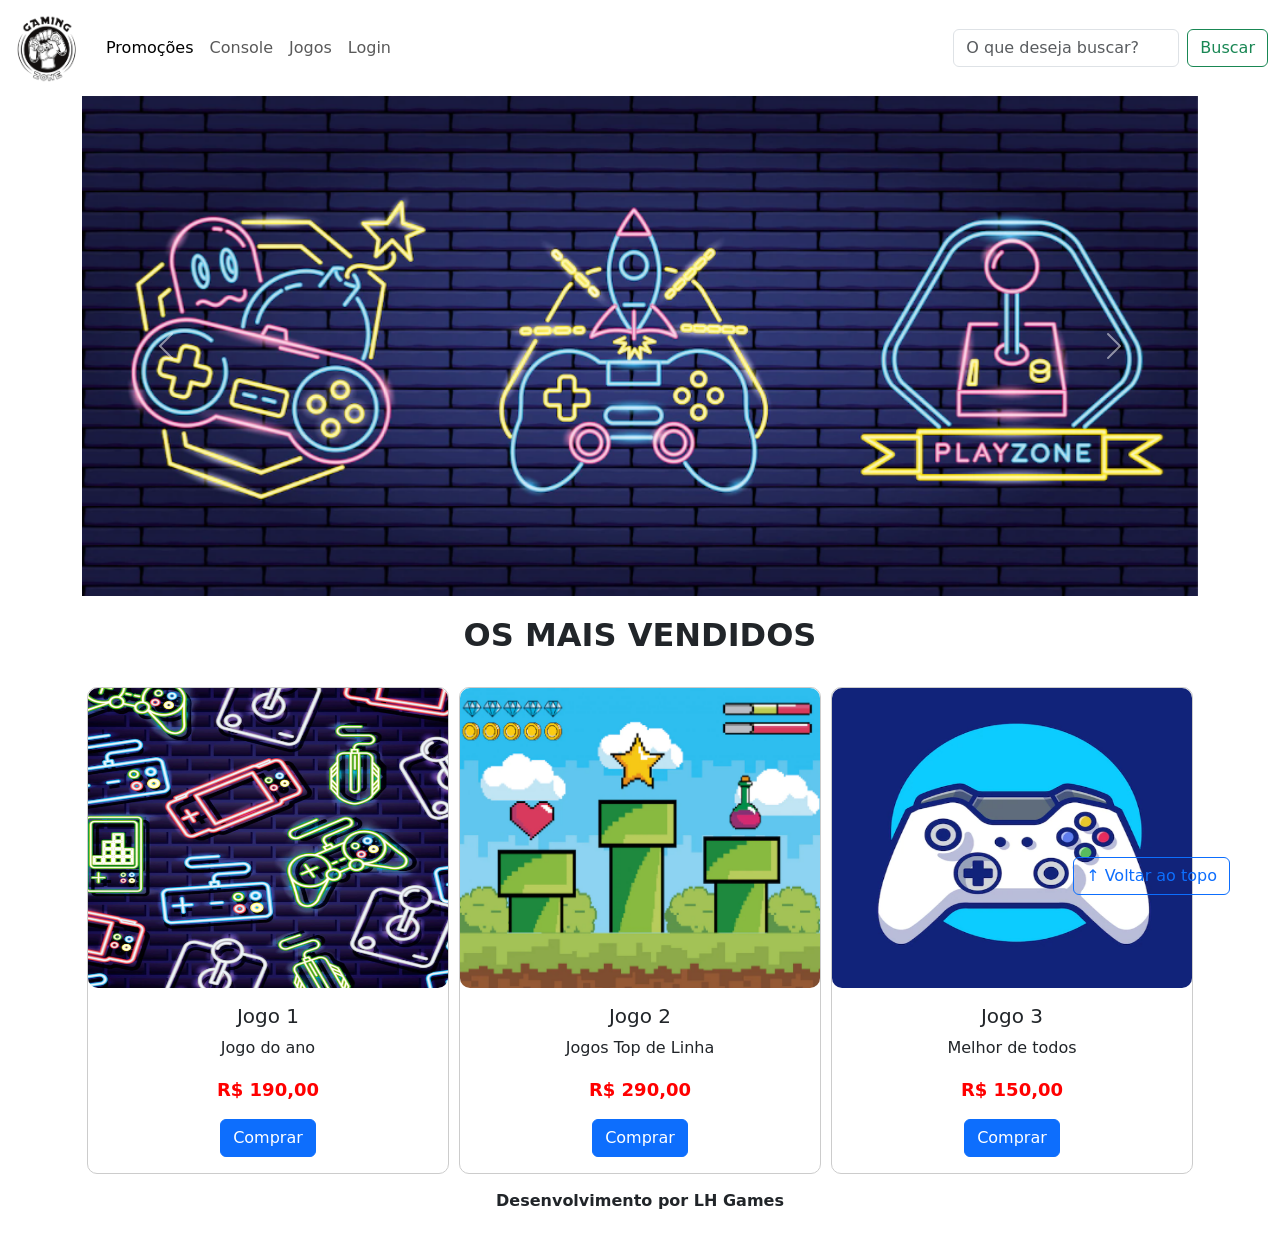
==== index.html @ 62d9557b "Upload-Site" ====
<!DOCTYPE html>
<html lang="pt-br">

<head>
  <meta charset="UTF-8">
  <meta http-equiv="X-UA-Compatible" content="IE=edge">
  <meta name="viewport" content="width=device-width, initial-scale=1.0">
  <title>LH Games</title>

  <link href="https://cdn.jsdelivr.net/npm/bootstrap@5.2.2/dist/css/bootstrap.min.css" rel="stylesheet"
    integrity="sha384-Zenh87qX5JnK2Jl0vWa8Ck2rdkQ2Bzep5IDxbcnCeuOxjzrPF/et3URy9Bv1WTRi" crossorigin="anonymous">

  <link rel="stylesheet" href="css/estilo.css">

</head>

<body>
  <header>
    <nav class="navbar navbar-expand-lg">
      <div class="container-fluid">
        <a class="navbar-brand" href="index.html"><img src="img/logo.png" alt="Logo LH Games"></a>
        <button class="navbar-toggler" type="button" data-bs-toggle="collapse"
          data-bs-target="#navbarSupportedContent" aria-controls="navbarSupportedContent" aria-expanded="false"
          aria-label="Toggle navigation">
          <span class="navbar-toggler-icon"></span>
        </button>
        <div class="collapse navbar-collapse" id="navbarSupportedContent">
          <ul class="navbar-nav me-auto mb-2 mb-lg-0">
            <li class="nav-item">
              <a class="nav-link active" aria-current="page" href="#">Promoções</a>
            </li>
            <li class="nav-item">
              <a class="nav-link" href="#">Console</a>
            </li>
            <li class="nav-item">
              <a class="nav-link" href="#">Jogos</a>
            </li>
            <li class="nav-item">
              <a class="nav-link" href="login.html">Login</a>
            </li>
          </ul>
          <form class="d-flex" role="search">
            <input class="form-control me-2" type="search" placeholder="O que deseja buscar?" aria-label="Search">
            <button class="btn btn-outline-success" type="submit">Buscar</button>
          </form>
        </div>
      </div>
    </nav>
  </header>

  <main>

    <section id="section-banners" class="container">
      <div id="carouselExampleControls" class="carousel slide" data-bs-ride="carousel">
        <div class="carousel-inner">
          <div class="carousel-item active">
            <img src="img/banner1.PNG" class="d-block w-100" alt="Venha comprar na nossa Loja">
          </div>
          <div class="carousel-item">
            <img src="img/banner2.PNG" class="d-block w-100" alt="Promoção de produtos">
          </div>
          <div class="carousel-item">
            <img src="img/banner3.PNG" class="d-block w-100" alt="Várias novidades de produtos">
          </div>
        </div>
        <button class="carousel-control-prev" type="button" data-bs-target="#carouselExampleControls"
          data-bs-slide="prev">
          <span class="carousel-control-prev-icon" aria-hidden="true"></span>
          <span class="visually-hidden">Previous</span>
        </button>
        <button class="carousel-control-next" type="button" data-bs-target="#carouselExampleControls"
          data-bs-slide="next">
          <span class="carousel-control-next-icon" aria-hidden="true"></span>
          <span class="visually-hidden">Next</span>
        </button>
      </div>
    </section>

    <section id="section-vendidos" class="container">
      <h2>OS MAIS VENDIDOS</h2>

      <div class="card-group">
        <div class="card">
          <img src="img/jogo1.PNG" class="card-img-top" alt="Capa do jogo 1">
          <div class="card-body">
            <h5 class="card-title">Jogo 1</h5>
            <p class="card-text">Jogo do ano</p>
            <p class="preco">R$ 190,00</p>
            <a class="btn btn-primary" href="#" role="button">Comprar</a>
          </div>
        </div>
        <div class="card">
          <img src="img/jogo2.PNG" class="card-img-top" alt="Capa do jogo 2">
          <div class="card-body">
            <h5 class="card-title">Jogo 2</h5>
            <p class="card-text">Jogos Top de Linha</p>
            <p class="preco">R$ 290,00</p>
            <a class="btn btn-primary" href="#" role="button">Comprar</a>
          </div>
        </div>
        <div class="card">
          <img src="img/jogo3.PNG" class="card-img-top" alt="Capa do jogo 3">
          <div class="card-body">
            <h5 class="card-title">Jogo 3</h5>
            <p class="card-text">Melhor de todos</p>
            <p class="preco">R$ 150,00</p>
            <a class="btn btn-primary" href="#" role="button">Comprar</a>
          </div>
        </div>
      </div>
    </section>

  </main>

  <footer>
    <p>Desenvolvimento por LH Games</p>
  </footer>

  <button id="voltar-topo" type="button" class="btn btn-outline-primary" onclick="topo()">&uarr; Voltar ao topo</button>

  <script src="js/script.js"></script>
  <script src="https://cdn.jsdelivr.net/npm/bootstrap@5.2.2/dist/js/bootstrap.bundle.min.js"
    integrity="sha384-OERcA2EqjJCMA+/3y+gxIOqMEjwtxJY7qPCqsdltbNJuaOe923+mo//f6V8Qbsw3"
    crossorigin="anonymous"></script>

</body>

</html>
---- css/estilo.css ----
/*cabeçalho*/
header img {
  height: 70px;
  width: 70px;
}

/*Conteudo principal*/


/*banner*/
#section-banners img {
  height: 500px;
  object-fit: cover;
}

/*Produtos vendidos*/
#section-vendidos {
  text-align: center;
}

#section-vendidos h2 {
  font-weight: bold;
  padding: 20px;
}

#section-vendidos img {
  height: 300px;
  border-radius: 10px;
}

#section-vendidos .card {
  margin: 5px;
  border: 1px solid #ccc;
  border-radius: 10px;
}

#section-vendidos .preco {
  color: red;
  font-size: 18px;
  font-weight: bold;
}

/*Rodapé*/
footer {
  position: relative;
  bottom: 0;
}

footer p {
  text-align: center;
  font-weight: bold;
  padding: 10px;
}

/*Botão Voltar topo*/
#voltar-topo {
  position: fixed;
  bottom: 5px;
  right: 50px;
}

/* página de login  */
#section-login {
  margin-top: 100px;
}

#section-login h1 {
  text-align: center;
}

#section-login input {
  width: 100%;
}

#section-cadastro {
  padding: 5px;
  text-align: center;
  background-color: #fff;
}

/* Formulário de cadastro*/
#form-cadastrar {
  padding: 50px;
  display: none;
}

#form-cadastrar input {
  width: 100%;
}
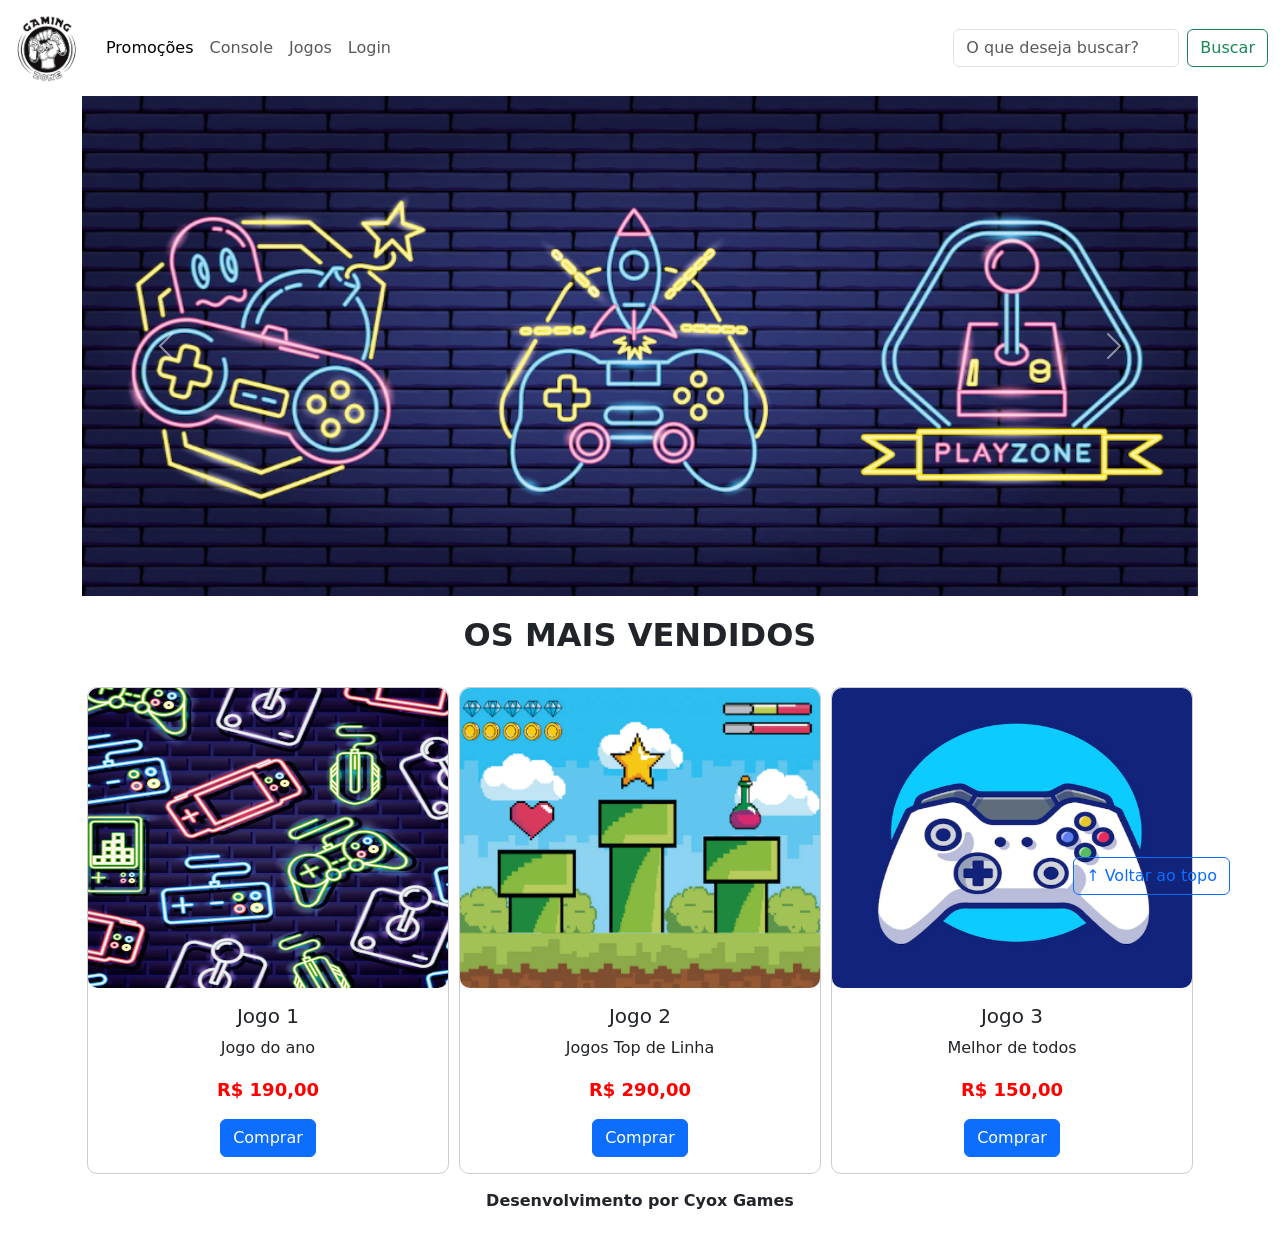
==== commit 4a1a528b: "Update index.html" ====
--- a/index.html
+++ b/index.html
@@ -113,7 +113,7 @@
   </main>
 
   <footer>
-    <p>Desenvolvimento por LH Games</p>
+    <p>Desenvolvimento por Cyox Games</p>
   </footer>
 
   <button id="voltar-topo" type="button" class="btn btn-outline-primary" onclick="topo()">&uarr; Voltar ao topo</button>
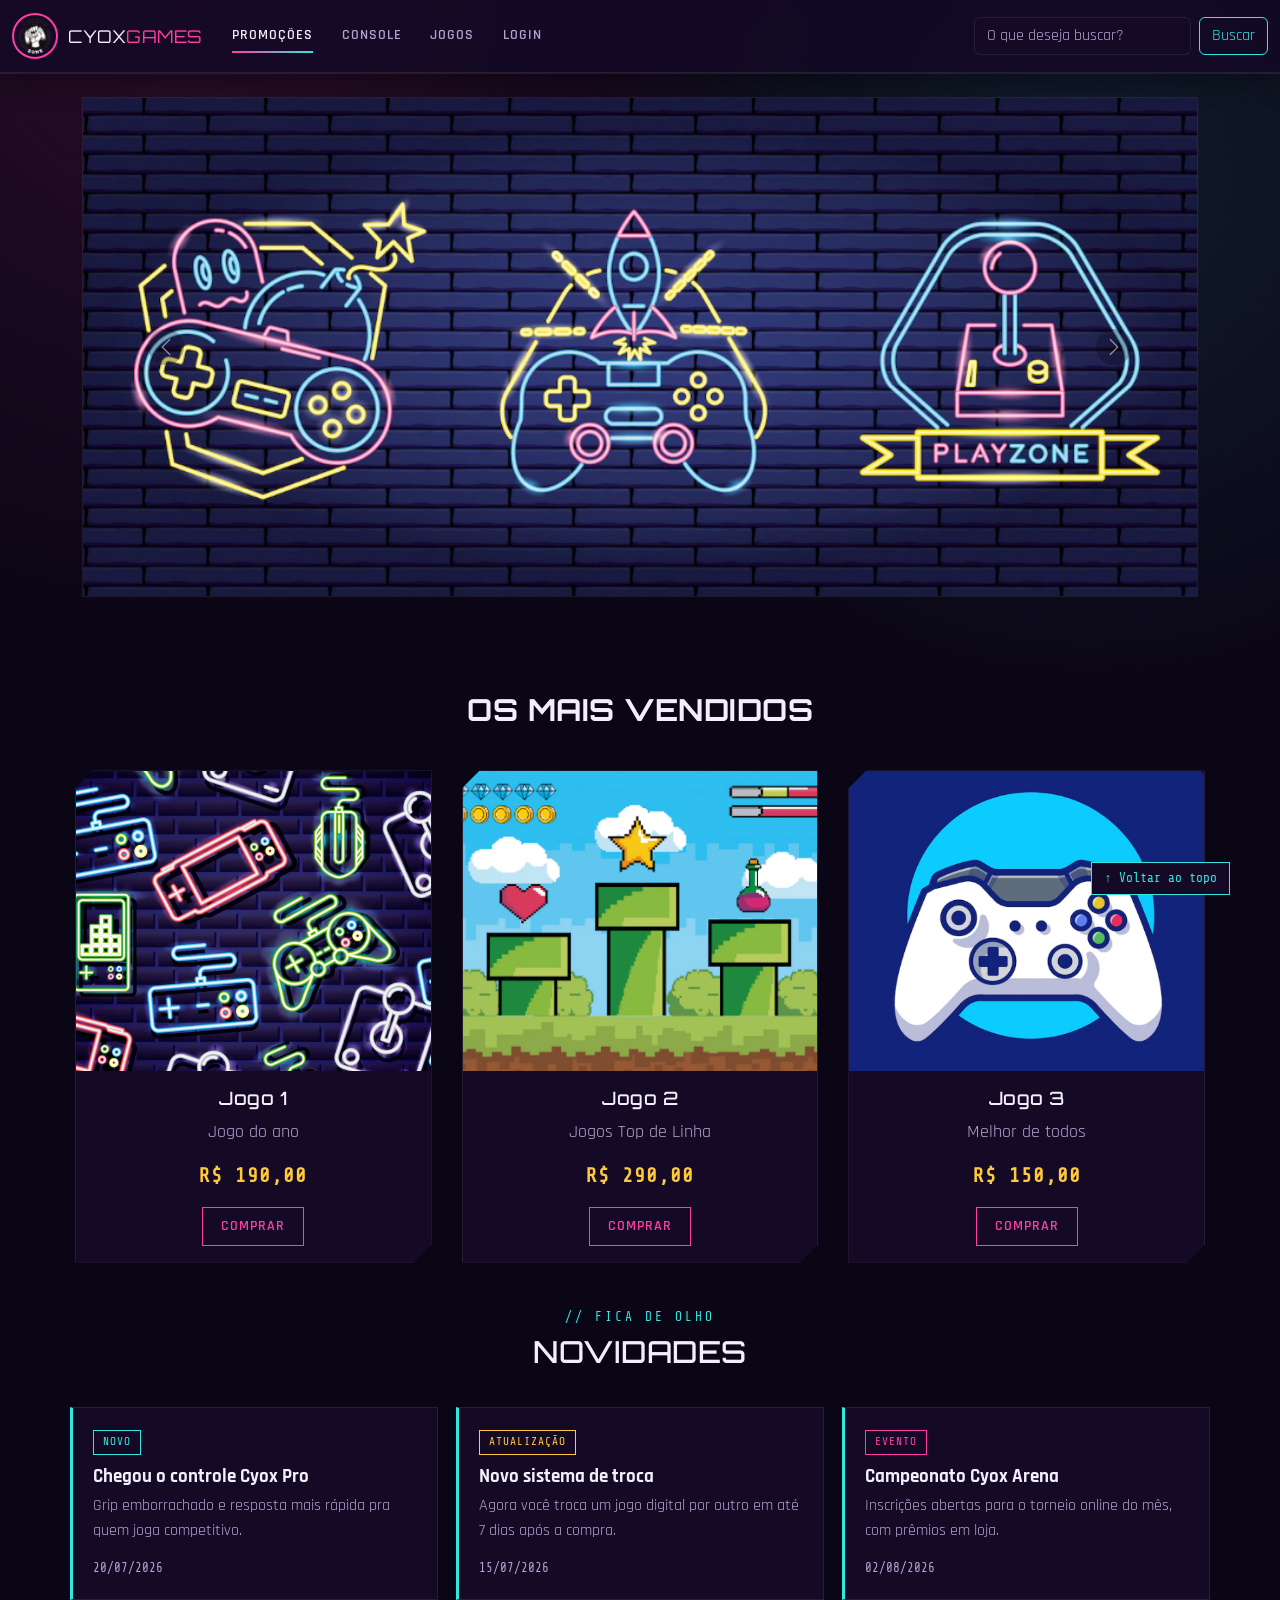
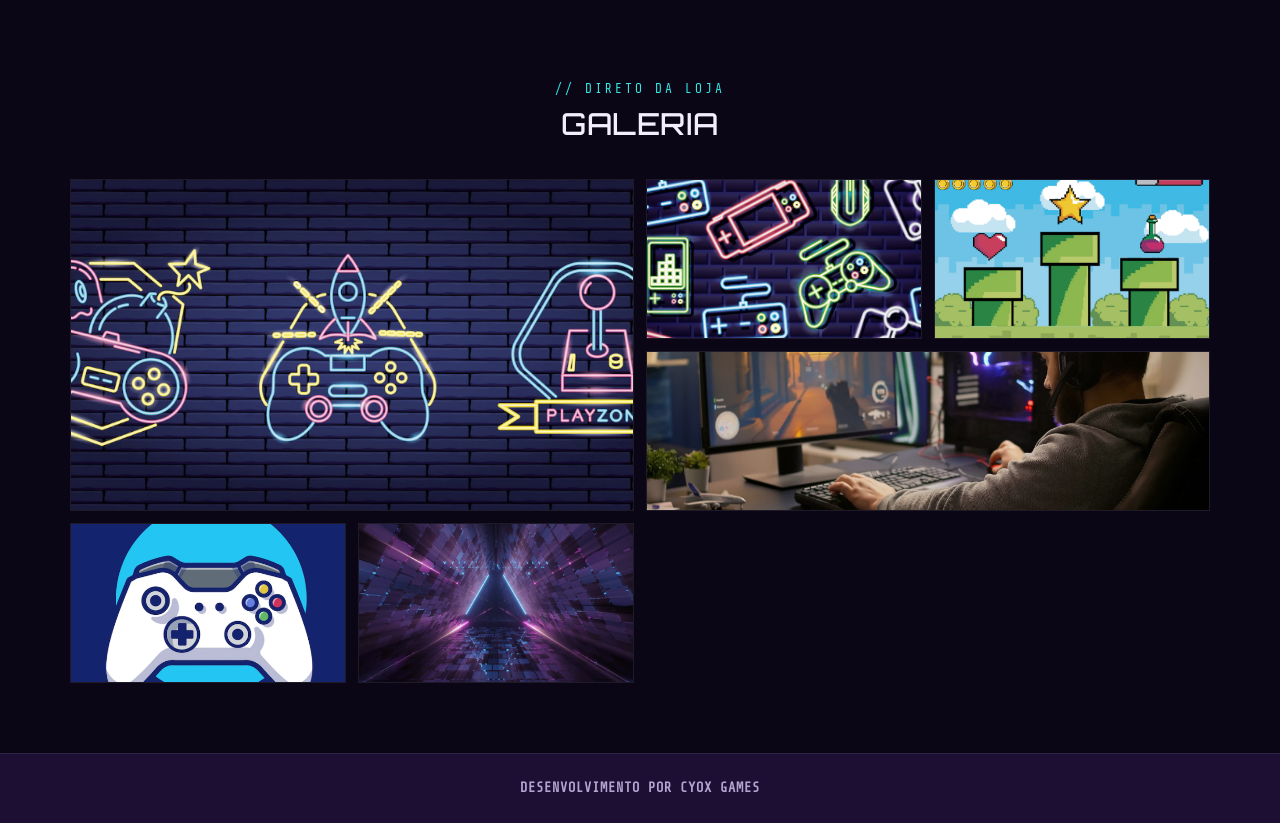
==== commit e13a60e9: "Upgrade no site" ====
--- a/index.html
+++ b/index.html
@@ -5,10 +5,14 @@
   <meta charset="UTF-8">
   <meta http-equiv="X-UA-Compatible" content="IE=edge">
   <meta name="viewport" content="width=device-width, initial-scale=1.0">
-  <title>LH Games</title>
+  <title>Cyox Games</title>
 
   <link href="https://cdn.jsdelivr.net/npm/bootstrap@5.2.2/dist/css/bootstrap.min.css" rel="stylesheet"
     integrity="sha384-Zenh87qX5JnK2Jl0vWa8Ck2rdkQ2Bzep5IDxbcnCeuOxjzrPF/et3URy9Bv1WTRi" crossorigin="anonymous">
+
+  <link rel="preconnect" href="https://fonts.googleapis.com">
+  <link rel="preconnect" href="https://fonts.gstatic.com" crossorigin>
+  <link href="https://fonts.googleapis.com/css2?family=Orbitron:wght@600;800&family=Rajdhani:wght@400;600;700&family=Share+Tech+Mono&display=swap" rel="stylesheet">
 
   <link rel="stylesheet" href="css/estilo.css">
 
@@ -18,7 +22,10 @@
   <header>
     <nav class="navbar navbar-expand-lg">
       <div class="container-fluid">
-        <a class="navbar-brand" href="index.html"><img src="img/logo.png" alt="Logo LH Games"></a>
+        <a class="navbar-brand" href="index.html">
+          <img src="img/logo.png" alt="Logo Cyox Games">
+          <span>CYOX<em>GAMES</em></span>
+        </a>
         <button class="navbar-toggler" type="button" data-bs-toggle="collapse"
           data-bs-target="#navbarSupportedContent" aria-controls="navbarSupportedContent" aria-expanded="false"
           aria-label="Toggle navigation">
@@ -110,6 +117,64 @@
       </div>
     </section>
 
+    <section id="section-novidades" class="container">
+      <p class="eyebrow text-center d-block">// Fica de olho</p>
+      <h2>NOVIDADES</h2>
+
+      <div class="novidades-lista">
+        <div class="novidade-card novidade-card--novo">
+          <span class="novidade-tag">Novo</span>
+          <h3>Chegou o controle Cyox Pro</h3>
+          <p>Grip emborrachado e resposta mais rápida pra quem joga competitivo.</p>
+          <time datetime="2026-07-20">20/07/2026</time>
+        </div>
+        <div class="novidade-card novidade-card--atualizacao">
+          <span class="novidade-tag">Atualização</span>
+          <h3>Novo sistema de troca</h3>
+          <p>Agora você troca um jogo digital por outro em até 7 dias após a compra.</p>
+          <time datetime="2026-07-15">15/07/2026</time>
+        </div>
+        <div class="novidade-card novidade-card--evento">
+          <span class="novidade-tag">Evento</span>
+          <h3>Campeonato Cyox Arena</h3>
+          <p>Inscrições abertas para o torneio online do mês, com prêmios em loja.</p>
+          <time datetime="2026-08-02">02/08/2026</time>
+        </div>
+      </div>
+    </section>
+
+    <section id="section-galeria" class="container">
+      <p class="eyebrow text-center d-block">// Direto da loja</p>
+      <h2>GALERIA</h2>
+
+      <div class="galeria-grid">
+        <figure>
+          <img src="img/banner1.PNG" alt="Ambiente com tema arcade da Cyox Games">
+          <figcaption>Espaço temático da loja</figcaption>
+        </figure>
+        <figure>
+          <img src="img/jogo1.PNG" alt="Capa do jogo 1">
+          <figcaption>Jogo 1</figcaption>
+        </figure>
+        <figure>
+          <img src="img/jogo2.PNG" alt="Capa do jogo 2">
+          <figcaption>Jogo 2</figcaption>
+        </figure>
+        <figure>
+          <img src="img/banner2.PNG" alt="Promoção de produtos Cyox Games">
+          <figcaption>Promoções da semana</figcaption>
+        </figure>
+        <figure>
+          <img src="img/jogo3.PNG" alt="Capa do jogo 3">
+          <figcaption>Jogo 3</figcaption>
+        </figure>
+        <figure>
+          <img src="img/banner3.PNG" alt="Novidades de produtos Cyox Games">
+          <figcaption>Novidades em destaque</figcaption>
+        </figure>
+      </div>
+    </section>
+
   </main>
 
   <footer>
--- a/css/estilo.css
+++ b/css/estilo.css
@@ -1,55 +1,418 @@
+/* ===================================================================
+   Cyox Games - estilo.css
+   Paleta baseada nas artes do site (banners e logo em tom neon/roxo)
+=================================================================== */
+
+:root {
+  /* cores */
+  --bg-void: #0b0616;
+  --bg-panel: #150a26;
+  --bg-panel-alt: #1c0f33;
+  --linha: rgba(255, 255, 255, 0.08);
+  --texto: #f3eefc;
+  --texto-fraco: #b3a3d1;
+  --rosa: #ff3ea5;
+  --ciano: #33e6e0;
+  --amarelo: #ffc93c;
+
+  /* tipografia */
+  --fonte-destaque: "Orbitron", sans-serif;
+  --fonte-corpo: "Rajdhani", sans-serif;
+  --fonte-mono: "Share Tech Mono", monospace;
+}
+
+* {
+  box-sizing: border-box;
+}
+
+body {
+  background-color: var(--bg-void);
+  color: var(--texto);
+  font-family: var(--fonte-corpo);
+  font-size: 1.15rem;
+  background-image:
+    radial-gradient(circle at 15% 0%, rgba(255, 62, 165, 0.12), transparent 45%),
+    radial-gradient(circle at 85% 20%, rgba(51, 230, 224, 0.10), transparent 40%);
+  background-attachment: fixed;
+}
+
+h1, h2, h5, .navbar-brand span {
+  font-family: var(--fonte-destaque);
+  letter-spacing: 0.5px;
+}
+
+a {
+  text-decoration: none;
+}
+
 /*cabeçalho*/
+header {
+  position: sticky;
+  top: 0;
+  z-index: 1030;
+  background: rgba(21, 10, 38, 0.85);
+  backdrop-filter: blur(10px);
+  border-bottom: 1px solid var(--linha);
+  box-shadow: 0 1px 0 0 var(--linha), 0 8px 24px rgba(0, 0, 0, 0.35);
+}
+
 header img {
-  height: 70px;
-  width: 70px;
+  height: 46px;
+  width: 46px;
+  object-fit: cover;
+  border-radius: 50%;
+  border: 2px solid var(--rosa);
+  padding: 2px;
+}
+
+.navbar-brand {
+  display: flex;
+  align-items: center;
+  gap: 10px;
+}
+
+.navbar-brand span {
+  color: var(--texto);
+  font-size: 1.1rem;
+}
+
+.navbar-brand span em {
+  font-style: normal;
+  color: var(--rosa);
+}
+
+.navbar-nav .nav-link {
+  color: var(--texto-fraco);
+  font-weight: 600;
+  text-transform: uppercase;
+  font-size: 0.9rem;
+  letter-spacing: 1px;
+  padding: 0.5rem 0.9rem !important;
+  position: relative;
+}
+
+.navbar-nav .nav-link::after {
+  content: "";
+  position: absolute;
+  left: 0.9rem;
+  right: 0.9rem;
+  bottom: 0.1rem;
+  height: 2px;
+  background: linear-gradient(90deg, var(--rosa), var(--ciano));
+  transform: scaleX(0);
+  transform-origin: left;
+  transition: transform 0.25s ease;
+}
+
+.navbar-nav .nav-link:hover,
+.navbar-nav .nav-link.active {
+  color: var(--texto);
+}
+
+.navbar-nav .nav-link:hover::after,
+.navbar-nav .nav-link.active::after {
+  transform: scaleX(1);
+}
+
+.navbar-toggler {
+  border-color: var(--linha);
+}
+
+.navbar-toggler-icon {
+  filter: invert(1);
+}
+
+header form.d-flex .form-control {
+  background: var(--bg-panel);
+  border: 1px solid var(--linha);
+  color: var(--texto);
+}
+
+header form.d-flex .form-control::placeholder {
+  color: var(--texto-fraco);
+}
+
+header form.d-flex .form-control:focus {
+  border-color: var(--ciano);
+  box-shadow: 0 0 0 0.2rem rgba(51, 230, 224, 0.2);
+  background: var(--bg-panel);
+  color: var(--texto);
+}
+
+header .btn-outline-success {
+  color: var(--ciano);
+  border-color: var(--ciano);
+}
+
+header .btn-outline-success:hover {
+  background: var(--ciano);
+  border-color: var(--ciano);
+  color: var(--bg-void);
 }
 
 /*Conteudo principal*/
-
+main {
+  display: block;
+}
+
+.eyebrow {
+  display: inline-block;
+  font-family: var(--fonte-mono);
+  font-size: 0.8rem;
+  letter-spacing: 3px;
+  text-transform: uppercase;
+  color: var(--ciano);
+  margin-bottom: 6px;
+}
 
 /*banner*/
+#section-banners {
+  padding-top: 24px;
+  padding-bottom: 24px;
+}
+
 #section-banners img {
   height: 500px;
   object-fit: cover;
+  border: 1px solid var(--linha);
+}
+
+#section-banners .carousel-control-prev-icon,
+#section-banners .carousel-control-next-icon {
+  background-color: rgba(11, 6, 22, 0.55);
+  border-radius: 50%;
+  padding: 18px;
+  background-size: 55%;
+}
+
+#section-banners .carousel-indicators [data-bs-target] {
+  background-color: var(--rosa);
 }
 
 /*Produtos vendidos*/
 #section-vendidos {
   text-align: center;
+  padding: 60px 0 20px;
 }
 
 #section-vendidos h2 {
   font-weight: bold;
-  padding: 20px;
+  padding: 10px 0 30px;
+  font-size: 1.9rem;
 }
 
 #section-vendidos img {
   height: 300px;
-  border-radius: 10px;
+  object-fit: cover;
+  width: 100%;
+}
+
+#section-vendidos .card-group {
+  gap: 20px;
 }
 
 #section-vendidos .card {
   margin: 5px;
-  border: 1px solid #ccc;
-  border-radius: 10px;
+  background: var(--bg-panel);
+  border: 1px solid var(--linha);
+  border-radius: 0;
+  clip-path: polygon(18px 0, 100% 0, 100% calc(100% - 18px), calc(100% - 18px) 100%, 0 100%, 0 18px);
+  overflow: hidden;
+  transition: transform 0.2s ease, border-color 0.2s ease, box-shadow 0.2s ease;
+  flex: 1 1 0;
+}
+
+#section-vendidos .card:hover {
+  transform: translateY(-6px);
+  border-color: var(--rosa);
+  box-shadow: 0 10px 30px rgba(255, 62, 165, 0.18);
+}
+
+#section-vendidos .card-title {
+  color: var(--texto);
+  font-size: 1.15rem;
+}
+
+#section-vendidos .card-text {
+  color: var(--texto-fraco);
 }
 
 #section-vendidos .preco {
-  color: red;
-  font-size: 18px;
+  font-family: var(--fonte-mono);
+  color: var(--amarelo);
+  font-size: 20px;
   font-weight: bold;
+  letter-spacing: 1px;
+}
+
+#section-vendidos .btn-primary {
+  background: transparent;
+  border: 1px solid var(--rosa);
+  color: var(--rosa);
+  font-weight: 600;
+  text-transform: uppercase;
+  font-size: 0.85rem;
+  letter-spacing: 1px;
+  border-radius: 0;
+  padding: 8px 18px;
+  transition: background 0.2s ease, color 0.2s ease;
+}
+
+#section-vendidos .btn-primary:hover {
+  background: var(--rosa);
+  color: var(--bg-void);
+}
+
+/*Novidades*/
+#section-novidades {
+  padding: 20px 0 60px;
+}
+
+#section-novidades h2 {
+  text-align: center;
+  font-size: 1.9rem;
+  padding-bottom: 30px;
+}
+
+.novidades-lista {
+  display: grid;
+  grid-template-columns: repeat(3, 1fr);
+  gap: 18px;
+}
+
+.novidade-card {
+  background: var(--bg-panel);
+  border: 1px solid var(--linha);
+  border-left: 3px solid var(--ciano);
+  padding: 18px 20px;
+  transition: border-color 0.2s ease, transform 0.2s ease;
+}
+
+.novidade-card:hover {
+  transform: translateY(-4px);
+  border-left-color: var(--rosa);
+}
+
+.novidade-tag {
+  display: inline-block;
+  font-family: var(--fonte-mono);
+  font-size: 0.7rem;
+  letter-spacing: 1px;
+  text-transform: uppercase;
+  padding: 3px 9px;
+  border: 1px solid currentColor;
+  margin-bottom: 10px;
+}
+
+.novidade-card--novo .novidade-tag { color: var(--ciano); }
+.novidade-card--atualizacao .novidade-tag { color: var(--amarelo); }
+.novidade-card--evento .novidade-tag { color: var(--rosa); }
+
+.novidade-card h3 {
+  font-family: var(--fonte-corpo);
+  font-size: 1.2rem;
+  font-weight: 700;
+  margin-bottom: 6px;
+}
+
+.novidade-card p {
+  color: var(--texto-fraco);
+  margin-bottom: 10px;
+  font-size: 1.02rem;
+}
+
+.novidade-card time {
+  font-family: var(--fonte-mono);
+  font-size: 0.78rem;
+  color: var(--texto-fraco);
+}
+
+/*Galeria*/
+#section-galeria {
+  padding: 20px 0 70px;
+}
+
+#section-galeria h2 {
+  text-align: center;
+  font-size: 1.9rem;
+  padding-bottom: 30px;
+}
+
+.galeria-grid {
+  display: grid;
+  grid-template-columns: repeat(4, 1fr);
+  grid-auto-rows: 160px;
+  gap: 12px;
+}
+
+.galeria-grid figure {
+  position: relative;
+  margin: 0;
+  overflow: hidden;
+  border: 1px solid var(--linha);
+}
+
+.galeria-grid figure:nth-child(1) {
+  grid-column: span 2;
+  grid-row: span 2;
+}
+
+.galeria-grid figure:nth-child(4) {
+  grid-column: span 2;
+}
+
+.galeria-grid img {
+  width: 100%;
+  height: 100%;
+  object-fit: cover;
+  display: block;
+  transition: transform 0.35s ease, filter 0.35s ease;
+  filter: saturate(0.85);
+}
+
+.galeria-grid figcaption {
+  position: absolute;
+  left: 0;
+  right: 0;
+  bottom: 0;
+  padding: 10px 12px;
+  font-family: var(--fonte-mono);
+  font-size: 0.78rem;
+  letter-spacing: 0.5px;
+  color: var(--texto);
+  background: linear-gradient(0deg, rgba(11, 6, 22, 0.92), transparent);
+  transform: translateY(100%);
+  transition: transform 0.25s ease;
+}
+
+.galeria-grid figure:hover img {
+  transform: scale(1.06);
+  filter: saturate(1.1);
+}
+
+.galeria-grid figure:hover figcaption {
+  transform: translateY(0);
 }
 
 /*Rodapé*/
 footer {
   position: relative;
   bottom: 0;
+  background: var(--bg-panel-alt);
+  border-top: 1px solid var(--linha);
+  padding: 14px 0;
 }
 
 footer p {
   text-align: center;
   font-weight: bold;
   padding: 10px;
+  margin: 0;
+  color: var(--texto-fraco);
+  font-family: var(--fonte-mono);
+  font-size: 0.85rem;
+  letter-spacing: 1px;
+  text-transform: uppercase;
 }
 
 /*Botão Voltar topo*/
@@ -57,33 +420,177 @@
   position: fixed;
   bottom: 5px;
   right: 50px;
+  background: var(--bg-panel);
+  border: 1px solid var(--ciano);
+  color: var(--ciano);
+  border-radius: 0;
+  font-family: var(--fonte-mono);
+  font-size: 0.8rem;
+  z-index: 1020;
+}
+
+#voltar-topo:hover {
+  background: var(--ciano);
+  color: var(--bg-void);
 }
 
 /* página de login  */
 #section-login {
-  margin-top: 100px;
+  margin-top: 60px;
+  padding: 40px 30px 30px;
+  max-width: 460px;
+  margin-left: auto;
+  margin-right: auto;
+  background: var(--bg-panel);
+  border: 1px solid var(--linha);
+  clip-path: polygon(20px 0, 100% 0, 100% calc(100% - 20px), calc(100% - 20px) 100%, 0 100%, 0 20px);
 }
 
 #section-login h1 {
   text-align: center;
+  font-size: 1.6rem;
+  margin-bottom: 24px;
+}
+
+#section-login label {
+  color: var(--texto-fraco);
+  font-weight: 600;
+  font-size: 0.95rem;
+  text-transform: uppercase;
+  letter-spacing: 0.5px;
 }
 
 #section-login input {
   width: 100%;
+  background: var(--bg-void);
+  border: 1px solid var(--linha);
+  color: var(--texto);
+}
+
+#section-login input:focus {
+  border-color: var(--ciano);
+  box-shadow: 0 0 0 0.2rem rgba(51, 230, 224, 0.2);
+  background: var(--bg-void);
+  color: var(--texto);
+}
+
+#section-login #bt-login {
+  width: 100%;
+  background: var(--rosa);
+  border: none;
+  text-transform: uppercase;
+  letter-spacing: 1px;
+  font-weight: 700;
+  padding: 10px;
+  margin-top: 6px;
+  transition: filter 0.2s ease;
+}
+
+#section-login #bt-login:hover {
+  filter: brightness(1.15);
 }
 
 #section-cadastro {
   padding: 5px;
   text-align: center;
-  background-color: #fff;
+  background-color: transparent;
+  max-width: 460px;
+  margin: 0 auto;
+}
+
+#botao-cadastrar .btn-info {
+  background: transparent;
+  border: 1px solid var(--ciano);
+  color: var(--ciano);
+  margin-top: 18px;
+  font-size: 0.9rem;
+}
+
+#botao-cadastrar .btn-info:hover {
+  background: var(--ciano);
+  color: var(--bg-void);
 }
 
 /* Formulário de cadastro*/
 #form-cadastrar {
-  padding: 50px;
+  padding: 30px;
   display: none;
+  background: var(--bg-panel);
+  border: 1px solid var(--linha);
+  margin-top: 16px;
+  clip-path: polygon(20px 0, 100% 0, 100% calc(100% - 20px), calc(100% - 20px) 100%, 0 100%, 0 20px);
+}
+
+#form-cadastrar h1 {
+  font-size: 1.4rem;
+}
+
+#form-cadastrar p.card-text,
+#form-cadastrar > p {
+  color: var(--texto-fraco);
 }
 
 #form-cadastrar input {
   width: 100%;
-}
+  background: var(--bg-void);
+  border: 1px solid var(--linha);
+  color: var(--texto);
+}
+
+#form-cadastrar input:focus {
+  border-color: var(--rosa);
+  box-shadow: 0 0 0 0.2rem rgba(255, 62, 165, 0.2);
+  background: var(--bg-void);
+  color: var(--texto);
+}
+
+#form-cadastrar #bt-cadastrar {
+  width: 100%;
+  background: var(--ciano);
+  border: none;
+  color: var(--bg-void);
+  text-transform: uppercase;
+  letter-spacing: 1px;
+  font-weight: 700;
+  padding: 10px;
+  margin-top: 6px;
+}
+
+/* ===================================================================
+   Responsividade
+=================================================================== */
+@media (max-width: 991px) {
+  .novidades-lista {
+    grid-template-columns: 1fr;
+  }
+
+  .galeria-grid {
+    grid-template-columns: repeat(2, 1fr);
+    grid-auto-rows: 150px;
+  }
+
+  .galeria-grid figure:nth-child(1) {
+    grid-column: span 2;
+    grid-row: span 1;
+  }
+}
+
+@media (max-width: 767px) {
+  #section-banners img {
+    height: 260px;
+  }
+
+  #section-vendidos .card-group {
+    flex-direction: column;
+  }
+
+  #section-login,
+  #section-cadastro,
+  #form-cadastrar {
+    max-width: 100%;
+  }
+
+  #voltar-topo {
+    right: 16px;
+  }
+}
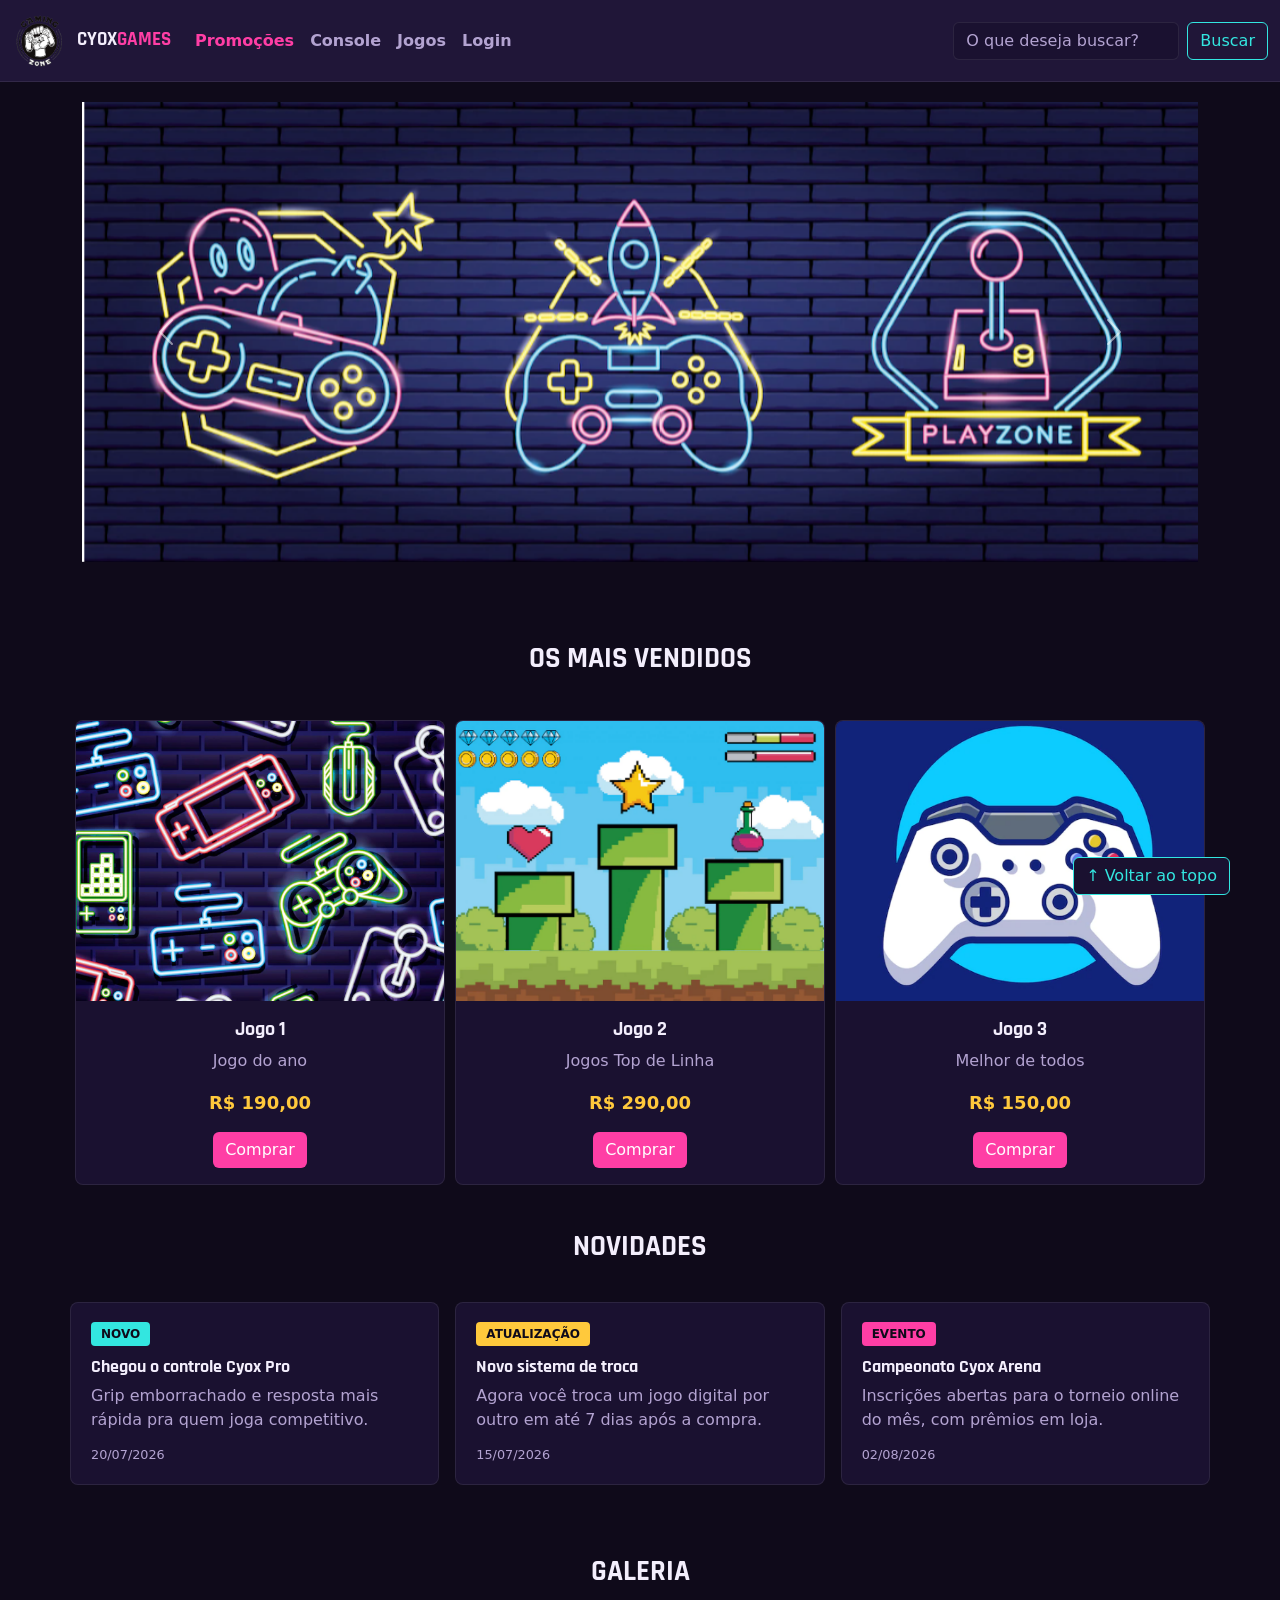
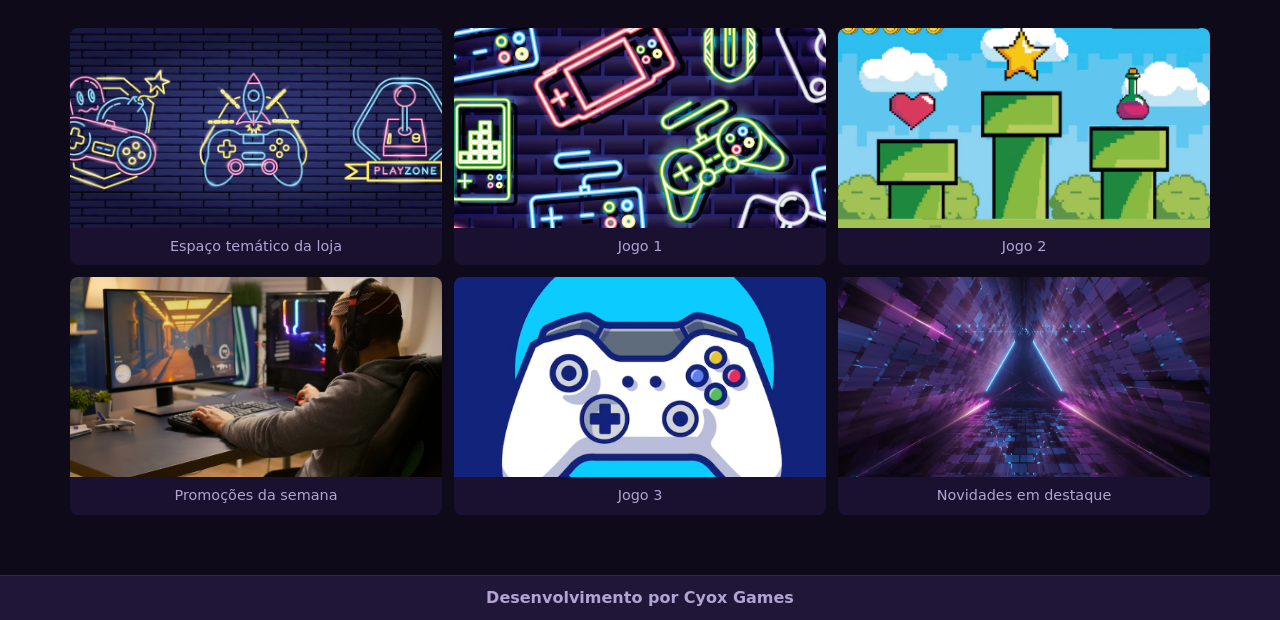
==== commit 1878f443: "Upgrade no site" ====
--- a/index.html
+++ b/index.html
@@ -12,7 +12,7 @@
 
   <link rel="preconnect" href="https://fonts.googleapis.com">
   <link rel="preconnect" href="https://fonts.gstatic.com" crossorigin>
-  <link href="https://fonts.googleapis.com/css2?family=Orbitron:wght@600;800&family=Rajdhani:wght@400;600;700&family=Share+Tech+Mono&display=swap" rel="stylesheet">
+  <link href="https://fonts.googleapis.com/css2?family=Rajdhani:wght@500;600;700&display=swap" rel="stylesheet">
 
   <link rel="stylesheet" href="css/estilo.css">
 
@@ -118,7 +118,6 @@
     </section>
 
     <section id="section-novidades" class="container">
-      <p class="eyebrow text-center d-block">// Fica de olho</p>
       <h2>NOVIDADES</h2>
 
       <div class="novidades-lista">
@@ -144,7 +143,6 @@
     </section>
 
     <section id="section-galeria" class="container">
-      <p class="eyebrow text-center d-block">// Direto da loja</p>
       <h2>GALERIA</h2>
 
       <div class="galeria-grid">
--- a/css/estilo.css
+++ b/css/estilo.css
@@ -5,9 +5,9 @@
 
 :root {
   /* cores */
-  --bg-void: #0b0616;
-  --bg-panel: #150a26;
-  --bg-panel-alt: #1c0f33;
+  --bg-void: #0f0a1a;
+  --bg-panel: #1a1130;
+  --bg-panel-alt: #201638;
   --linha: rgba(255, 255, 255, 0.08);
   --texto: #f3eefc;
   --texto-fraco: #b3a3d1;
@@ -16,29 +16,17 @@
   --amarelo: #ffc93c;
 
   /* tipografia */
-  --fonte-destaque: "Orbitron", sans-serif;
-  --fonte-corpo: "Rajdhani", sans-serif;
-  --fonte-mono: "Share Tech Mono", monospace;
-}
-
-* {
-  box-sizing: border-box;
+  --fonte-titulo: "Rajdhani", sans-serif;
 }
 
 body {
   background-color: var(--bg-void);
   color: var(--texto);
-  font-family: var(--fonte-corpo);
-  font-size: 1.15rem;
-  background-image:
-    radial-gradient(circle at 15% 0%, rgba(255, 62, 165, 0.12), transparent 45%),
-    radial-gradient(circle at 85% 20%, rgba(51, 230, 224, 0.10), transparent 40%);
-  background-attachment: fixed;
-}
-
-h1, h2, h5, .navbar-brand span {
-  font-family: var(--fonte-destaque);
-  letter-spacing: 0.5px;
+}
+
+h1, h2, h5 {
+  font-family: var(--fonte-titulo);
+  font-weight: 700;
 }
 
 a {
@@ -47,22 +35,14 @@
 
 /*cabeçalho*/
 header {
-  position: sticky;
-  top: 0;
-  z-index: 1030;
-  background: rgba(21, 10, 38, 0.85);
-  backdrop-filter: blur(10px);
+  background: var(--bg-panel-alt);
   border-bottom: 1px solid var(--linha);
-  box-shadow: 0 1px 0 0 var(--linha), 0 8px 24px rgba(0, 0, 0, 0.35);
 }
 
 header img {
-  height: 46px;
-  width: 46px;
+  height: 55px;
+  width: 55px;
   object-fit: cover;
-  border-radius: 50%;
-  border: 2px solid var(--rosa);
-  padding: 2px;
 }
 
 .navbar-brand {
@@ -72,8 +52,10 @@
 }
 
 .navbar-brand span {
-  color: var(--texto);
-  font-size: 1.1rem;
+  font-family: var(--fonte-titulo);
+  font-weight: 700;
+  color: var(--texto);
+  font-size: 1.2rem;
 }
 
 .navbar-brand span em {
@@ -84,38 +66,11 @@
 .navbar-nav .nav-link {
   color: var(--texto-fraco);
   font-weight: 600;
-  text-transform: uppercase;
-  font-size: 0.9rem;
-  letter-spacing: 1px;
-  padding: 0.5rem 0.9rem !important;
-  position: relative;
-}
-
-.navbar-nav .nav-link::after {
-  content: "";
-  position: absolute;
-  left: 0.9rem;
-  right: 0.9rem;
-  bottom: 0.1rem;
-  height: 2px;
-  background: linear-gradient(90deg, var(--rosa), var(--ciano));
-  transform: scaleX(0);
-  transform-origin: left;
-  transition: transform 0.25s ease;
 }
 
 .navbar-nav .nav-link:hover,
 .navbar-nav .nav-link.active {
-  color: var(--texto);
-}
-
-.navbar-nav .nav-link:hover::after,
-.navbar-nav .nav-link.active::after {
-  transform: scaleX(1);
-}
-
-.navbar-toggler {
-  border-color: var(--linha);
+  color: var(--rosa);
 }
 
 .navbar-toggler-icon {
@@ -130,13 +85,6 @@
 
 header form.d-flex .form-control::placeholder {
   color: var(--texto-fraco);
-}
-
-header form.d-flex .form-control:focus {
-  border-color: var(--ciano);
-  box-shadow: 0 0 0 0.2rem rgba(51, 230, 224, 0.2);
-  background: var(--bg-panel);
-  color: var(--texto);
 }
 
 header .btn-outline-success {
@@ -150,87 +98,49 @@
   color: var(--bg-void);
 }
 
-/*Conteudo principal*/
-main {
-  display: block;
-}
-
-.eyebrow {
-  display: inline-block;
-  font-family: var(--fonte-mono);
-  font-size: 0.8rem;
-  letter-spacing: 3px;
-  text-transform: uppercase;
-  color: var(--ciano);
-  margin-bottom: 6px;
-}
-
 /*banner*/
 #section-banners {
-  padding-top: 24px;
-  padding-bottom: 24px;
+  padding-top: 20px;
+  padding-bottom: 20px;
 }
 
 #section-banners img {
-  height: 500px;
+  height: 460px;
   object-fit: cover;
-  border: 1px solid var(--linha);
-}
-
-#section-banners .carousel-control-prev-icon,
-#section-banners .carousel-control-next-icon {
-  background-color: rgba(11, 6, 22, 0.55);
-  border-radius: 50%;
-  padding: 18px;
-  background-size: 55%;
-}
-
-#section-banners .carousel-indicators [data-bs-target] {
-  background-color: var(--rosa);
 }
 
 /*Produtos vendidos*/
 #section-vendidos {
   text-align: center;
-  padding: 60px 0 20px;
+  padding: 50px 0 20px;
 }
 
 #section-vendidos h2 {
-  font-weight: bold;
   padding: 10px 0 30px;
-  font-size: 1.9rem;
+  font-size: 1.8rem;
 }
 
 #section-vendidos img {
-  height: 300px;
+  height: 280px;
   object-fit: cover;
   width: 100%;
-}
-
-#section-vendidos .card-group {
-  gap: 20px;
 }
 
 #section-vendidos .card {
   margin: 5px;
   background: var(--bg-panel);
   border: 1px solid var(--linha);
-  border-radius: 0;
-  clip-path: polygon(18px 0, 100% 0, 100% calc(100% - 18px), calc(100% - 18px) 100%, 0 100%, 0 18px);
+  border-radius: 8px;
   overflow: hidden;
-  transition: transform 0.2s ease, border-color 0.2s ease, box-shadow 0.2s ease;
-  flex: 1 1 0;
+  transition: transform 0.2s ease;
 }
 
 #section-vendidos .card:hover {
-  transform: translateY(-6px);
-  border-color: var(--rosa);
-  box-shadow: 0 10px 30px rgba(255, 62, 165, 0.18);
+  transform: translateY(-4px);
 }
 
 #section-vendidos .card-title {
   color: var(--texto);
-  font-size: 1.15rem;
 }
 
 #section-vendidos .card-text {
@@ -238,160 +148,113 @@
 }
 
 #section-vendidos .preco {
-  font-family: var(--fonte-mono);
   color: var(--amarelo);
-  font-size: 20px;
+  font-size: 18px;
   font-weight: bold;
-  letter-spacing: 1px;
 }
 
 #section-vendidos .btn-primary {
-  background: transparent;
-  border: 1px solid var(--rosa);
-  color: var(--rosa);
-  font-weight: 600;
-  text-transform: uppercase;
-  font-size: 0.85rem;
-  letter-spacing: 1px;
-  border-radius: 0;
-  padding: 8px 18px;
-  transition: background 0.2s ease, color 0.2s ease;
+  background: var(--rosa);
+  border: none;
 }
 
 #section-vendidos .btn-primary:hover {
-  background: var(--rosa);
-  color: var(--bg-void);
+  background: #e6338f;
 }
 
 /*Novidades*/
 #section-novidades {
+  padding: 20px 0 50px;
+}
+
+#section-novidades h2 {
+  text-align: center;
+  font-size: 1.8rem;
+  padding-bottom: 30px;
+}
+
+.novidades-lista {
+  display: flex;
+  flex-wrap: wrap;
+  gap: 16px;
+}
+
+.novidade-card {
+  flex: 1 1 280px;
+  background: var(--bg-panel);
+  border: 1px solid var(--linha);
+  border-radius: 8px;
+  padding: 18px 20px;
+}
+
+.novidade-tag {
+  display: inline-block;
+  font-size: 0.75rem;
+  font-weight: 700;
+  text-transform: uppercase;
+  padding: 3px 10px;
+  border-radius: 4px;
+  margin-bottom: 10px;
+  color: var(--bg-void);
+}
+
+.novidade-card--novo .novidade-tag { background: var(--ciano); }
+.novidade-card--atualizacao .novidade-tag { background: var(--amarelo); }
+.novidade-card--evento .novidade-tag { background: var(--rosa); }
+
+.novidade-card h3 {
+  font-family: var(--fonte-titulo);
+  font-size: 1.15rem;
+  font-weight: 700;
+  margin-bottom: 6px;
+}
+
+.novidade-card p {
+  color: var(--texto-fraco);
+  margin-bottom: 10px;
+}
+
+.novidade-card time {
+  font-size: 0.8rem;
+  color: var(--texto-fraco);
+}
+
+/*Galeria*/
+#section-galeria {
   padding: 20px 0 60px;
 }
 
-#section-novidades h2 {
-  text-align: center;
-  font-size: 1.9rem;
+#section-galeria h2 {
+  text-align: center;
+  font-size: 1.8rem;
   padding-bottom: 30px;
 }
 
-.novidades-lista {
+.galeria-grid {
   display: grid;
   grid-template-columns: repeat(3, 1fr);
-  gap: 18px;
-}
-
-.novidade-card {
-  background: var(--bg-panel);
-  border: 1px solid var(--linha);
-  border-left: 3px solid var(--ciano);
-  padding: 18px 20px;
-  transition: border-color 0.2s ease, transform 0.2s ease;
-}
-
-.novidade-card:hover {
-  transform: translateY(-4px);
-  border-left-color: var(--rosa);
-}
-
-.novidade-tag {
-  display: inline-block;
-  font-family: var(--fonte-mono);
-  font-size: 0.7rem;
-  letter-spacing: 1px;
-  text-transform: uppercase;
-  padding: 3px 9px;
-  border: 1px solid currentColor;
-  margin-bottom: 10px;
-}
-
-.novidade-card--novo .novidade-tag { color: var(--ciano); }
-.novidade-card--atualizacao .novidade-tag { color: var(--amarelo); }
-.novidade-card--evento .novidade-tag { color: var(--rosa); }
-
-.novidade-card h3 {
-  font-family: var(--fonte-corpo);
-  font-size: 1.2rem;
-  font-weight: 700;
-  margin-bottom: 6px;
-}
-
-.novidade-card p {
-  color: var(--texto-fraco);
-  margin-bottom: 10px;
-  font-size: 1.02rem;
-}
-
-.novidade-card time {
-  font-family: var(--fonte-mono);
-  font-size: 0.78rem;
-  color: var(--texto-fraco);
-}
-
-/*Galeria*/
-#section-galeria {
-  padding: 20px 0 70px;
-}
-
-#section-galeria h2 {
-  text-align: center;
-  font-size: 1.9rem;
-  padding-bottom: 30px;
-}
-
-.galeria-grid {
-  display: grid;
-  grid-template-columns: repeat(4, 1fr);
-  grid-auto-rows: 160px;
   gap: 12px;
 }
 
 .galeria-grid figure {
-  position: relative;
   margin: 0;
+  border-radius: 8px;
   overflow: hidden;
-  border: 1px solid var(--linha);
-}
-
-.galeria-grid figure:nth-child(1) {
-  grid-column: span 2;
-  grid-row: span 2;
-}
-
-.galeria-grid figure:nth-child(4) {
-  grid-column: span 2;
 }
 
 .galeria-grid img {
   width: 100%;
-  height: 100%;
+  height: 200px;
   object-fit: cover;
   display: block;
-  transition: transform 0.35s ease, filter 0.35s ease;
-  filter: saturate(0.85);
 }
 
 .galeria-grid figcaption {
-  position: absolute;
-  left: 0;
-  right: 0;
-  bottom: 0;
-  padding: 10px 12px;
-  font-family: var(--fonte-mono);
-  font-size: 0.78rem;
-  letter-spacing: 0.5px;
-  color: var(--texto);
-  background: linear-gradient(0deg, rgba(11, 6, 22, 0.92), transparent);
-  transform: translateY(100%);
-  transition: transform 0.25s ease;
-}
-
-.galeria-grid figure:hover img {
-  transform: scale(1.06);
-  filter: saturate(1.1);
-}
-
-.galeria-grid figure:hover figcaption {
-  transform: translateY(0);
+  text-align: center;
+  padding: 8px;
+  font-size: 0.9rem;
+  color: var(--texto-fraco);
+  background: var(--bg-panel);
 }
 
 /*Rodapé*/
@@ -400,7 +263,6 @@
   bottom: 0;
   background: var(--bg-panel-alt);
   border-top: 1px solid var(--linha);
-  padding: 14px 0;
 }
 
 footer p {
@@ -409,10 +271,6 @@
   padding: 10px;
   margin: 0;
   color: var(--texto-fraco);
-  font-family: var(--fonte-mono);
-  font-size: 0.85rem;
-  letter-spacing: 1px;
-  text-transform: uppercase;
 }
 
 /*Botão Voltar topo*/
@@ -423,10 +281,6 @@
   background: var(--bg-panel);
   border: 1px solid var(--ciano);
   color: var(--ciano);
-  border-radius: 0;
-  font-family: var(--fonte-mono);
-  font-size: 0.8rem;
-  z-index: 1020;
 }
 
 #voltar-topo:hover {
@@ -436,41 +290,25 @@
 
 /* página de login  */
 #section-login {
-  margin-top: 60px;
-  padding: 40px 30px 30px;
-  max-width: 460px;
+  margin-top: 80px;
+  padding: 30px;
+  max-width: 420px;
   margin-left: auto;
   margin-right: auto;
   background: var(--bg-panel);
   border: 1px solid var(--linha);
-  clip-path: polygon(20px 0, 100% 0, 100% calc(100% - 20px), calc(100% - 20px) 100%, 0 100%, 0 20px);
+  border-radius: 8px;
 }
 
 #section-login h1 {
   text-align: center;
   font-size: 1.6rem;
-  margin-bottom: 24px;
-}
-
-#section-login label {
-  color: var(--texto-fraco);
-  font-weight: 600;
-  font-size: 0.95rem;
-  text-transform: uppercase;
-  letter-spacing: 0.5px;
 }
 
 #section-login input {
   width: 100%;
   background: var(--bg-void);
   border: 1px solid var(--linha);
-  color: var(--texto);
-}
-
-#section-login input:focus {
-  border-color: var(--ciano);
-  box-shadow: 0 0 0 0.2rem rgba(51, 230, 224, 0.2);
-  background: var(--bg-void);
   color: var(--texto);
 }
 
@@ -478,37 +316,18 @@
   width: 100%;
   background: var(--rosa);
   border: none;
-  text-transform: uppercase;
-  letter-spacing: 1px;
-  font-weight: 700;
-  padding: 10px;
   margin-top: 6px;
-  transition: filter 0.2s ease;
-}
-
-#section-login #bt-login:hover {
-  filter: brightness(1.15);
 }
 
 #section-cadastro {
   padding: 5px;
   text-align: center;
-  background-color: transparent;
-  max-width: 460px;
+  max-width: 420px;
   margin: 0 auto;
 }
 
 #botao-cadastrar .btn-info {
-  background: transparent;
-  border: 1px solid var(--ciano);
-  color: var(--ciano);
   margin-top: 18px;
-  font-size: 0.9rem;
-}
-
-#botao-cadastrar .btn-info:hover {
-  background: var(--ciano);
-  color: var(--bg-void);
 }
 
 /* Formulário de cadastro*/
@@ -517,16 +336,11 @@
   display: none;
   background: var(--bg-panel);
   border: 1px solid var(--linha);
+  border-radius: 8px;
   margin-top: 16px;
-  clip-path: polygon(20px 0, 100% 0, 100% calc(100% - 20px), calc(100% - 20px) 100%, 0 100%, 0 20px);
-}
-
-#form-cadastrar h1 {
-  font-size: 1.4rem;
-}
-
-#form-cadastrar p.card-text,
-#form-cadastrar > p {
+}
+
+#form-cadastrar p {
   color: var(--texto-fraco);
 }
 
@@ -534,13 +348,6 @@
   width: 100%;
   background: var(--bg-void);
   border: 1px solid var(--linha);
-  color: var(--texto);
-}
-
-#form-cadastrar input:focus {
-  border-color: var(--rosa);
-  box-shadow: 0 0 0 0.2rem rgba(255, 62, 165, 0.2);
-  background: var(--bg-void);
   color: var(--texto);
 }
 
@@ -549,10 +356,6 @@
   background: var(--ciano);
   border: none;
   color: var(--bg-void);
-  text-transform: uppercase;
-  letter-spacing: 1px;
-  font-weight: 700;
-  padding: 10px;
   margin-top: 6px;
 }
 
@@ -560,28 +363,18 @@
    Responsividade
 =================================================================== */
 @media (max-width: 991px) {
-  .novidades-lista {
-    grid-template-columns: 1fr;
-  }
-
   .galeria-grid {
     grid-template-columns: repeat(2, 1fr);
-    grid-auto-rows: 150px;
-  }
-
-  .galeria-grid figure:nth-child(1) {
-    grid-column: span 2;
-    grid-row: span 1;
   }
 }
 
 @media (max-width: 767px) {
   #section-banners img {
-    height: 260px;
-  }
-
-  #section-vendidos .card-group {
-    flex-direction: column;
+    height: 240px;
+  }
+
+  .galeria-grid {
+    grid-template-columns: 1fr;
   }
 
   #section-login,
